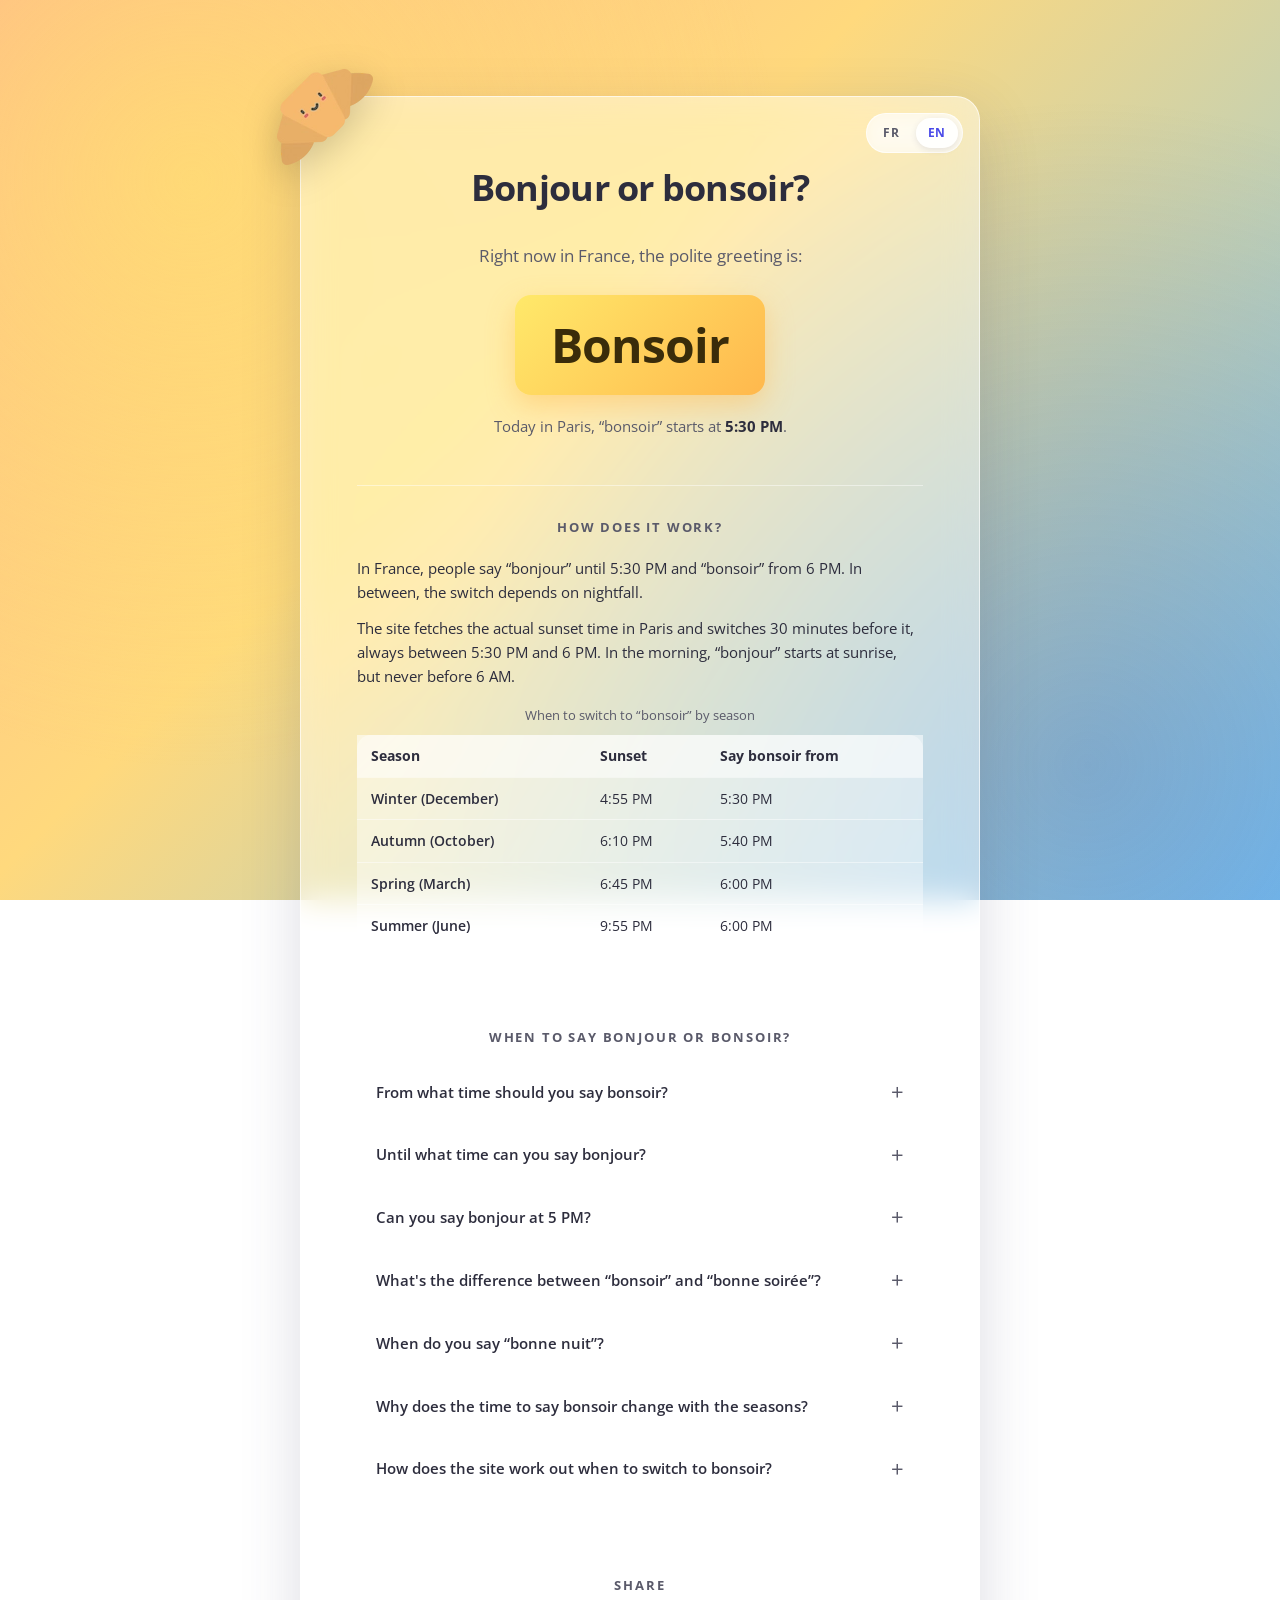
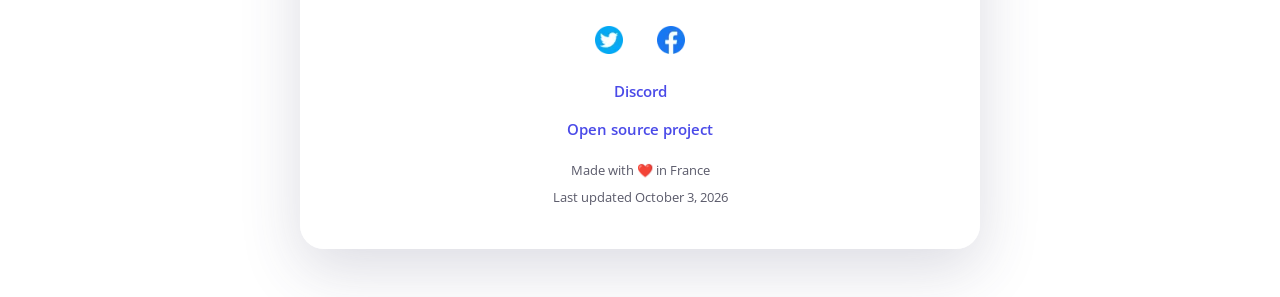
==== en/index.html @ 3666c382 "Refactor code structure for improved readability and maintainability" ====
<!DOCTYPE html>
<html lang="en">

<head>
  <meta charset="utf-8" />
  <title>Should I say bonjour or bonsoir?</title>
  <meta name="author" content="Fazcode" />
  <link rel="apple-touch-icon" href="../apple-touch-icon.png" />
  <link rel="icon" href="../favicon.ico" sizes="any" />
  <link rel="icon" type="image/webp" href="../croissant.webp" />
  <link rel="author" href="../humans.txt" />
  <meta name="viewport" content="width=device-width, initial-scale=1" />
  <meta name="robots" content="index, follow, max-snippet:-1, max-image-preview:large" />
  <link rel="canonical" href="https://bonjouroubonsoir.fr/en/" />
  <link rel="alternate" hreflang="fr" href="https://bonjouroubonsoir.fr/" />
  <link rel="alternate" hreflang="en" href="https://bonjouroubonsoir.fr/en/" />
  <link rel="alternate" hreflang="x-default" href="https://bonjouroubonsoir.fr/" />
  <link rel="preload" as="image" href="../croissant.webp" fetchpriority="high" />
  <meta name="description"
    content="Should I say bonjour or bonsoir right now? Live answer based on the time and the sunset in Paris, following French etiquette." />
  <meta name="keywords"
    content="should I say bonjour or bonsoir, bonjour or bonsoir, when to say bonjour, when to say bonsoir, until what time can you say bonjour, from what time do you say bonsoir, French etiquette, French greetings, fazcode">

  <!-- Facebook -->
  <meta property="og:type" content="website" />
  <meta property="og:site_name" content="Bonjour ou Bonsoir ?" />
  <meta property="og:url" content="https://bonjouroubonsoir.fr/en/" />
  <meta property="og:title" content="Should I say bonjour or bonsoir?" />
  <meta property="og:description"
    content="Should I say bonjour or bonsoir right now? Live answer based on the time and the sunset in Paris, following French etiquette." />
  <meta property="og:image" content="https://bonjouroubonsoir.fr/og-image.png" />
  <meta property="og:image:width" content="1200" />
  <meta property="og:image:height" content="630" />
  <meta property="og:image:type" content="image/png" />
  <meta property="og:image:alt" content="A croissant, logo of the Bonjour ou Bonsoir website" />
  <meta property="og:locale" content="en_US" />
  <meta property="og:locale:alternate" content="fr_FR" />

  <!-- Adding metadata for the PWA  -->
  <meta name="theme-color" content="#ffffff">
  <link rel="manifest" href="../manifest.json">


  <!-- Twitter -->
  <meta name="twitter:card" content="summary_large_image" />
  <meta name="twitter:url" content="https://bonjouroubonsoir.fr/en/" />
  <meta name="twitter:title" content="Should I say bonjour or bonsoir?" />
  <meta name="twitter:description"
    content="Should I say bonjour or bonsoir right now? Live answer based on the time and the sunset in Paris, following French etiquette." />
  <meta name="twitter:image" content="https://bonjouroubonsoir.fr/og-image.png" />
  <meta name="twitter:site" content="@FazCodeFR" />
  <meta name="twitter:creator" content="@FazCodeFR" />

  <link rel="preload" href="../fonts/open-sans-latin-wght-400-700.woff2" as="font" type="font/woff2" crossorigin />
  <link rel="preconnect" href="https://api.sunrise-sunset.org" crossorigin />
  <link rel="stylesheet" href="../index.css" />

  <script type="application/ld+json">
  {
    "@context": "https://schema.org",
    "@graph": [
    {
      "@type": "WebSite",
      "@id": "https://bonjouroubonsoir.fr/#website",
      "name": "Bonjour ou Bonsoir ?",
      "url": "https://bonjouroubonsoir.fr/",
      "description": "Le site qui vous indique s'il faut dire bonjour ou bonsoir à ce moment.",
      "inLanguage": ["fr-FR", "en-US"],
      "publisher": { "@id": "https://bonjouroubonsoir.fr/#fazcode" }
    },
    {
      "@type": "Person",
      "@id": "https://bonjouroubonsoir.fr/#fazcode",
      "name": "Fazcode",
      "url": "https://fazcode.com/",
      "sameAs": [
        "https://github.com/FazCodeFR",
        "https://x.com/FazCodeFR"
      ]
    },
    {
      "@type": "WebPage",
      "@id": "https://bonjouroubonsoir.fr/en/#webpage",
      "url": "https://bonjouroubonsoir.fr/en/",
      "name": "Should I say bonjour or bonsoir?",
      "inLanguage": "en-US",
      "isPartOf": { "@id": "https://bonjouroubonsoir.fr/#website" },
      "author": { "@id": "https://bonjouroubonsoir.fr/#fazcode" },
      "dateModified": "2026-10-03",
      "about": { "@type": "Thing", "name": "French greetings: bonjour and bonsoir" },
      "mainEntity": { "@id": "https://bonjouroubonsoir.fr/#app" }
    },
    {
      "@type": "WebApplication",
      "@id": "https://bonjouroubonsoir.fr/#app",
      "name": "Bonjour ou Bonsoir ?",
      "url": "https://bonjouroubonsoir.fr/",
      "description": "Indique en temps réel s'il faut dire bonjour ou bonsoir, selon l'heure et le coucher du soleil à Paris (bascule entre 17h30 et 18h).",
      "applicationCategory": "ReferenceApplication",
      "operatingSystem": "Any",
      "inLanguage": ["fr-FR", "en-US"],
      "isAccessibleForFree": true,
      "offers": { "@type": "Offer", "price": "0", "priceCurrency": "EUR" },
      "author": { "@id": "https://bonjouroubonsoir.fr/#fazcode" }
    },
    {
    "@type": "FAQPage",
    "@id": "https://bonjouroubonsoir.fr/en/#faq",
    "inLanguage": "en-US",
    "isPartOf": { "@id": "https://bonjouroubonsoir.fr/en/#webpage" },
    "mainEntity": [
      {
        "@type": "Question",
        "name": "From what time should you say bonsoir?",
        "acceptedAnswer": {
          "@type": "Answer",
          "text": "In France, people start saying “bonsoir” between 5:30 PM and 6 PM depending on the season. In winter, when nightfall comes around 5 PM, the switch happens as early as 5:30 PM; in summer it waits until 6 PM because it's still daylight."
        }
      },
      {
        "@type": "Question",
        "name": "Until what time can you say bonjour?",
        "acceptedAnswer": {
          "@type": "Answer",
          "text": "“Bonjour” stays correct until 5:30 PM all year round. After that, and at the latest by 6 PM, “bonsoir” takes over. This switching zone is typical of French etiquette."
        }
      },
      {
        "@type": "Question",
        "name": "Can you say bonjour at 5 PM?",
        "acceptedAnswer": {
          "@type": "Answer",
          "text": "Yes, without a doubt. At 5 PM, “bonjour” is still the norm everywhere in France, whatever the season. The transition to “bonsoir” only begins at 5:30 PM."
        }
      },
      {
        "@type": "Question",
        "name": "What's the difference between “bonsoir” and “bonne soirée”?",
        "acceptedAnswer": {
          "@type": "Answer",
          "text": "“Bonsoir” is used to greet someone you meet in the late afternoon or evening. “Bonne soirée” is a farewell, wishing someone a pleasant evening. You never say “bonne soirée” when arriving."
        }
      },
      {
        "@type": "Question",
        "name": "When do you say “bonne nuit”?",
        "acceptedAnswer": {
          "@type": "Answer",
          "text": "“Bonne nuit” is only used right before someone goes to bed. It's not an evening greeting: to greet someone in the evening, you say “bonsoir”."
        }
      },
      {
        "@type": "Question",
        "name": "Why does the time to say bonsoir change with the seasons?",
        "acceptedAnswer": {
          "@type": "Answer",
          "text": "French custom traditionally ties “bonsoir” to nightfall. The site uses the actual sunset in Paris, within a 5:30-6 PM window, to stay consistent with the rules of politeness."
        }
      },
      {
        "@type": "Question",
        "name": "How does the site work out when to switch to bonsoir?",
        "acceptedAnswer": {
          "@type": "Answer",
          "text": "The site fetches the sunset time in Paris and switches 30 minutes before it, never earlier than 5:30 PM and never later than 6 PM. For example: 5:30 PM in winter, around 5:40 PM in autumn, 6 PM in spring and summer. In the morning, “bonjour” starts at sunrise, but never before 6 AM."
        }
      }
    ]
    }
    ]
  }
  </script>

</head>

<body>

  <main class="aligncenter">
    <div class="lang-switch" role="group" aria-label="Language">
      <a href="../">FR</a>
      <a href="./" aria-current="page">EN</a>
    </div>
    <img src="../croissant.webp" class="corner-image" alt="" width="200" height="200" fetchpriority="high">
    <h1>Bonjour or bonsoir?</h1>

    <h2>Right now in France, the polite greeting is:</h2>
    <time><strong id="bonText">Bonjour</strong></time>
    <p class="switch-time">Today in Paris, &ldquo;bonsoir&rdquo; starts at <strong id="switchTime">5:30&ndash;6 PM</strong>.</p>

    <section class="how" aria-labelledby="how-title">
      <h2 id="how-title">How does it work?</h2>
      <p>In France, people say &ldquo;bonjour&rdquo; until 5:30 PM and &ldquo;bonsoir&rdquo; from 6 PM. In between, the switch depends on nightfall.</p>
      <p>The site fetches the actual sunset time in Paris and switches 30 minutes before it, always between 5:30 PM and 6 PM. In the morning, &ldquo;bonjour&rdquo; starts at sunrise, but never before 6 AM.</p>
      <table>
        <caption>When to switch to &ldquo;bonsoir&rdquo; by season</caption>
        <thead>
          <tr><th scope="col">Season</th><th scope="col">Sunset</th><th scope="col">Say bonsoir from</th></tr>
        </thead>
        <tbody>
          <tr><th scope="row">Winter (December)</th><td>4:55 PM</td><td>5:30 PM</td></tr>
          <tr><th scope="row">Autumn (October)</th><td>6:10 PM</td><td>5:40 PM</td></tr>
          <tr><th scope="row">Spring (March)</th><td>6:45 PM</td><td>6:00 PM</td></tr>
          <tr><th scope="row">Summer (June)</th><td>9:55 PM</td><td>6:00 PM</td></tr>
        </tbody>
      </table>
    </section>

    <section class="faq" aria-labelledby="faq-title">
      <h2 id="faq-title">When to say bonjour or bonsoir?</h2>

      <details>
        <summary>From what time should you say bonsoir?</summary>
        <p class="answer">In France, people start saying &ldquo;bonsoir&rdquo; between 5:30 PM and 6 PM depending on the season. In winter, when nightfall comes around 5 PM, the switch happens as early as 5:30 PM; in summer it waits until 6 PM because it's still daylight.</p>
      </details>

      <details>
        <summary>Until what time can you say bonjour?</summary>
        <p class="answer">&ldquo;Bonjour&rdquo; stays correct until 5:30 PM all year round. After that, and at the latest by 6 PM, &ldquo;bonsoir&rdquo; takes over. This switching zone is typical of French etiquette.</p>
      </details>

      <details>
        <summary>Can you say bonjour at 5 PM?</summary>
        <p class="answer">Yes, without a doubt. At 5 PM, &ldquo;bonjour&rdquo; is still the norm everywhere in France, whatever the season. The transition to &ldquo;bonsoir&rdquo; only begins at 5:30 PM.</p>
      </details>

      <details>
        <summary>What's the difference between &ldquo;bonsoir&rdquo; and &ldquo;bonne soir&eacute;e&rdquo;?</summary>
        <p class="answer">&ldquo;Bonsoir&rdquo; is used to greet someone you meet in the late afternoon or evening. &ldquo;Bonne soir&eacute;e&rdquo; is a farewell, wishing someone a pleasant evening. You never say &ldquo;bonne soir&eacute;e&rdquo; when arriving.</p>
      </details>

      <details>
        <summary>When do you say &ldquo;bonne nuit&rdquo;?</summary>
        <p class="answer">&ldquo;Bonne nuit&rdquo; is only used right before someone goes to bed. It's not an evening greeting: to greet someone in the evening, you say &ldquo;bonsoir&rdquo;.</p>
      </details>

      <details>
        <summary>Why does the time to say bonsoir change with the seasons?</summary>
        <p class="answer">French custom traditionally ties &ldquo;bonsoir&rdquo; to nightfall. The site uses the actual sunset in Paris, within a 5:30-6 PM window, to stay consistent with the rules of politeness.</p>
      </details>

      <details>
        <summary>How does the site work out when to switch to bonsoir?</summary>
        <p class="answer">The site fetches the sunset time in Paris and switches 30 minutes before it, never earlier than 5:30 PM and never later than 6 PM. For example: 5:30 PM in winter, around 5:40 PM in autumn, 6 PM in spring and summer. In the morning, &ldquo;bonjour&rdquo; starts at sunrise, but never before 6 AM.</p>
      </details>
    </section>

    <section class="share">
      <h2>Share</h2>

      <div class="share-icons">
        <a title="Tweet this"
          href="https://twitter.com/intent/tweet?text=Should+I+say+bonjour+or+bonsoir%3f%20https://bonjouroubonsoir.fr/en/+by+@aime_dev">
          <img src="../assets/twitter.webp" alt="Twitter logo" width="35" height="35">
        </a>
        <a title="Share on Facebook" href="https://www.facebook.com/sharer/sharer.php?u=https://bonjouroubonsoir.fr/en/"
          lang="en" xml:lang="en">
          <img src="../assets/facebook.webp" alt="Facebook logo" width="35" height="35">
        </a>
      </div>

      <a href="https://fazcode.com/discord">Discord</a>
      <a title="Github" href="https://github.com/FazCodeFR/BonjourOuBonsoir">Open source project</a>

      <span class="made">Made with &#10084;&#65039; in France</span>
      <span class="updated">Last updated <time datetime="2026-10-03">October 3, 2026</time></span>
    </section>
  </main>
  <script src="../index.js"></script>

</body>

</html>
---- index.css ----
@font-face {
    font-family: 'Open Sans';
    font-style: normal;
    font-weight: 400 700;
    font-display: swap;
    src: url('fonts/open-sans-latin-wght-400-700.woff2') format('woff2');
}

:root {
    --color-text: #2d2d3d;
    --color-text-soft: #5a5a6a;
    --color-card: rgba(255, 255, 255, 0.5);
    --color-card-border: rgba(255, 255, 255, 0.65);
    --color-divider: rgba(255, 255, 255, 0.45);
    --color-link: #4a4ae8;
    --color-link-hover: #2d2dc6;
    --color-bon-1: #ffe96a;
    --color-bon-2: #ffb84d;
    --shadow-card: 0 20px 60px rgba(60, 60, 100, 0.18);
    --shadow-bon: 0 10px 28px rgba(255, 184, 77, 0.45);
    --radius-card: 24px;
    --radius-bon: 16px;
}

* {
    box-sizing: border-box;
}

html, body {
    margin: 0;
    padding: 0;
}

body {
    font-family: 'Open Sans', sans-serif;
    min-height: 100vh;
    background: linear-gradient(135deg, #ffb88c 0%, #ffd97d 40%, #7bc6f5 100%);
    background-attachment: fixed;
    display: flex;
    justify-content: center;
    align-items: flex-start;
    color: var(--color-text);
    padding: 96px 20px 48px;
    line-height: 1.5;
    -webkit-font-smoothing: antialiased;
    -moz-osx-font-smoothing: grayscale;
}

body::before {
    content: '';
    position: fixed;
    inset: 0;
    background:
        radial-gradient(circle at 15% 20%, rgba(255, 233, 106, 0.55) 0%, transparent 45%),
        radial-gradient(circle at 85% 85%, rgba(75, 108, 183, 0.35) 0%, transparent 50%);
    pointer-events: none;
    z-index: 0;
}

.aligncenter {
    position: relative;
    text-align: center;
    border-radius: var(--radius-card);
    background-color: var(--color-card);
    padding: 64px 56px 40px;
    border: 1px solid var(--color-card-border);
    backdrop-filter: blur(16px) saturate(140%);
    -webkit-backdrop-filter: blur(16px) saturate(140%);
    box-shadow: var(--shadow-card);
    max-width: 680px;
    width: 100%;
    z-index: 1;
    animation: fadeIn 0.7s cubic-bezier(0.22, 1, 0.36, 1);
}

@keyframes fadeIn {
    from { opacity: 1; transform: translateY(8px); }
    to   { opacity: 1; transform: translateY(0); }
}

.lang-switch {
    position: absolute;
    top: 16px;
    right: 16px;
    display: inline-flex;
    gap: 4px;
    padding: 4px;
    border-radius: 999px;
    background: rgba(255, 255, 255, 0.55);
    border: 1px solid rgba(255, 255, 255, 0.7);
    backdrop-filter: blur(8px);
    -webkit-backdrop-filter: blur(8px);
    z-index: 2;
}

.lang-switch a {
    display: inline-flex;
    align-items: center;
    justify-content: center;
    min-width: 28px;
    min-height: 28px;
    font-size: 0.75rem;
    font-weight: 700;
    letter-spacing: 0.06em;
    color: var(--color-text-soft);
    padding: 6px 12px;
    border-radius: 999px;
    transition: background 0.2s ease, color 0.2s ease;
}

.lang-switch a:hover {
    color: var(--color-text);
    text-decoration: none;
}

.lang-switch a[aria-current="page"] {
    background: rgba(255, 255, 255, 0.9);
    color: var(--color-link);
    box-shadow: 0 2px 6px rgba(60, 60, 100, 0.12);
}

.corner-image {
    position: absolute;
    left: -24px;
    top: -28px;
    width: 96px;
    height: 96px;
    margin: 0;
    filter: drop-shadow(0 10px 18px rgba(0, 0, 0, 0.18));
    animation: float 4s ease-in-out infinite;
}

@keyframes float {
    0%, 100% { transform: translateY(0) rotate(-8deg); }
    50% { transform: translateY(-6px) rotate(-3deg); }
}

h1 {
    text-align: center;
    font-size: 2.25rem;
    font-weight: 700;
    letter-spacing: -0.02em;
    margin: 0 0 8px;
}

h2 {
    font-size: 1.0625rem;
    font-weight: 400;
    color: var(--color-text-soft);
    margin: 28px 0 18px;
}

#bonText {
    display: inline-block;
    background: linear-gradient(135deg, var(--color-bon-1) 0%, var(--color-bon-2) 100%);
    padding: 14px 36px;
    border-radius: var(--radius-bon);
    box-shadow: var(--shadow-bon);
    font-size: 3rem;
    font-weight: 700;
    letter-spacing: -0.02em;
    margin-top: 8px;
    color: #3a2c0a;
}

.switch-time {
    margin: 20px 0 0;
    font-size: 0.9375rem;
    color: var(--color-text-soft);
}

.switch-time strong {
    color: var(--color-text);
}

.how {
    margin-top: 48px;
    padding-top: 32px;
    border-top: 1px solid var(--color-divider);
    text-align: left;
}

.how h2 {
    margin: 0 0 18px;
    font-size: 0.8125rem;
    font-weight: 700;
    text-transform: uppercase;
    letter-spacing: 0.14em;
    color: var(--color-text-soft);
    text-align: center;
}

.how p {
    margin: 0 0 12px;
    font-size: 0.9375rem;
    line-height: 1.6;
}

.how table {
    width: 100%;
    margin-top: 18px;
    border-collapse: collapse;
    font-size: 0.9rem;
    background: rgba(255, 255, 255, 0.4);
    border-radius: 14px;
    overflow: hidden;
}

.how caption {
    caption-side: top;
    padding-bottom: 10px;
    font-size: 0.8125rem;
    color: var(--color-text-soft);
}

.how th,
.how td {
    padding: 10px 14px;
    text-align: left;
    border-bottom: 1px solid var(--color-divider);
}

.how thead th {
    font-weight: 700;
    background: rgba(255, 255, 255, 0.55);
}

.how tbody th {
    font-weight: 600;
}

.how td {
    white-space: nowrap;
}

.how tbody tr:last-child th,
.how tbody tr:last-child td {
    border-bottom: 0;
}

.faq {
    margin-top: 48px;
    padding-top: 32px;
    border-top: 1px solid var(--color-divider);
    text-align: left;
}

.faq h2 {
    margin: 0 0 18px;
    font-size: 0.8125rem;
    font-weight: 700;
    text-transform: uppercase;
    letter-spacing: 0.14em;
    color: var(--color-text-soft);
    text-align: center;
}

.faq details {
    background: rgba(255, 255, 255, 0.4);
    border: 1px solid rgba(255, 255, 255, 0.55);
    border-radius: 14px;
    margin-bottom: 10px;
    overflow: hidden;
    transition: background 0.2s ease, box-shadow 0.2s ease;
}

.faq details:hover {
    background: rgba(255, 255, 255, 0.55);
}

.faq details[open] {
    background: rgba(255, 255, 255, 0.7);
    box-shadow: 0 6px 18px rgba(60, 60, 100, 0.08);
}

.faq summary {
    list-style: none;
    cursor: pointer;
    padding: 14px 18px;
    font-size: 0.95rem;
    font-weight: 600;
    color: var(--color-text);
    display: flex;
    justify-content: space-between;
    align-items: center;
    gap: 12px;
}

.faq summary::-webkit-details-marker {
    display: none;
}

.faq summary::after {
    content: '+';
    font-size: 1.4rem;
    line-height: 1;
    font-weight: 400;
    color: var(--color-text-soft);
    transition: transform 0.25s cubic-bezier(0.22, 1, 0.36, 1);
    flex-shrink: 0;
}

.faq details[open] summary::after {
    transform: rotate(45deg);
    color: var(--color-link);
}

.faq .answer {
    padding: 0 18px 16px;
    color: var(--color-text-soft);
    font-size: 0.9rem;
    line-height: 1.6;
    margin: 0;
}

.share {
    margin-top: 48px;
    padding-top: 32px;
    border-top: 1px solid var(--color-divider);
    display: flex;
    flex-direction: column;
    gap: 16px;
    align-items: center;
}

.share h2 {
    margin: 0;
    font-size: 0.8125rem;
    font-weight: 700;
    text-transform: uppercase;
    letter-spacing: 0.14em;
    color: var(--color-text-soft);
}

.share-icons {
    display: flex;
    gap: 14px;
    margin-top: 4px;
}

.share-icons a {
    display: inline-flex;
    align-items: center;
    justify-content: center;
    width: 48px;
    height: 48px;
    border-radius: 12px;
    background: rgba(255, 255, 255, 0.55);
    border: 1px solid rgba(255, 255, 255, 0.7);
    transition: transform 0.2s ease, box-shadow 0.2s ease, background 0.2s ease;
}

.share-icons a:hover {
    transform: translateY(-3px);
    background: rgba(255, 255, 255, 0.8);
    box-shadow: 0 8px 18px rgba(60, 60, 100, 0.18);
}

.share-icons img {
    width: 28px;
    height: 28px;
    display: block;
}

a {
    color: var(--color-link);
    font-size: 0.9375rem;
    font-weight: 600;
    margin: 0;
    text-decoration: none;
    transition: color 0.2s ease;
}

a:hover {
    color: var(--color-link-hover);
    text-decoration: underline;
}

.share .made,
.share .updated {
    font-size: 0.8125rem;
    color: var(--color-text-soft);
    margin-top: 4px;
}

.share .updated {
    margin-top: -8px;
}

@media only screen and (max-width: 600px) {
    body {
        padding: 32px 16px;
    }
    .aligncenter {
        padding: 56px 24px 32px;
    }
    h1 {
        font-size: 1.625rem;
    }
    h2 {
        font-size: 0.9375rem;
    }
    #bonText {
        font-size: 2.25rem;
        padding: 12px 24px;
    }
    .corner-image {
        width: 72px;
        height: 72px;
        left: -16px;
        top: -20px;
    }
    .lang-switch {
        top: 12px;
        right: 12px;
    }
    .lang-switch a {
        font-size: 0.7rem;
        padding: 5px 10px;
    }
    .share {
        margin-top: 40px;
    }
    .faq,
    .how {
        margin-top: 40px;
        padding-top: 24px;
    }
    .how table {
        font-size: 0.8125rem;
    }
    .how th,
    .how td {
        padding: 8px 10px;
    }
    .faq summary {
        padding: 12px 14px;
        font-size: 0.9rem;
    }
    .faq .answer {
        padding: 0 14px 14px;
        font-size: 0.875rem;
    }
}
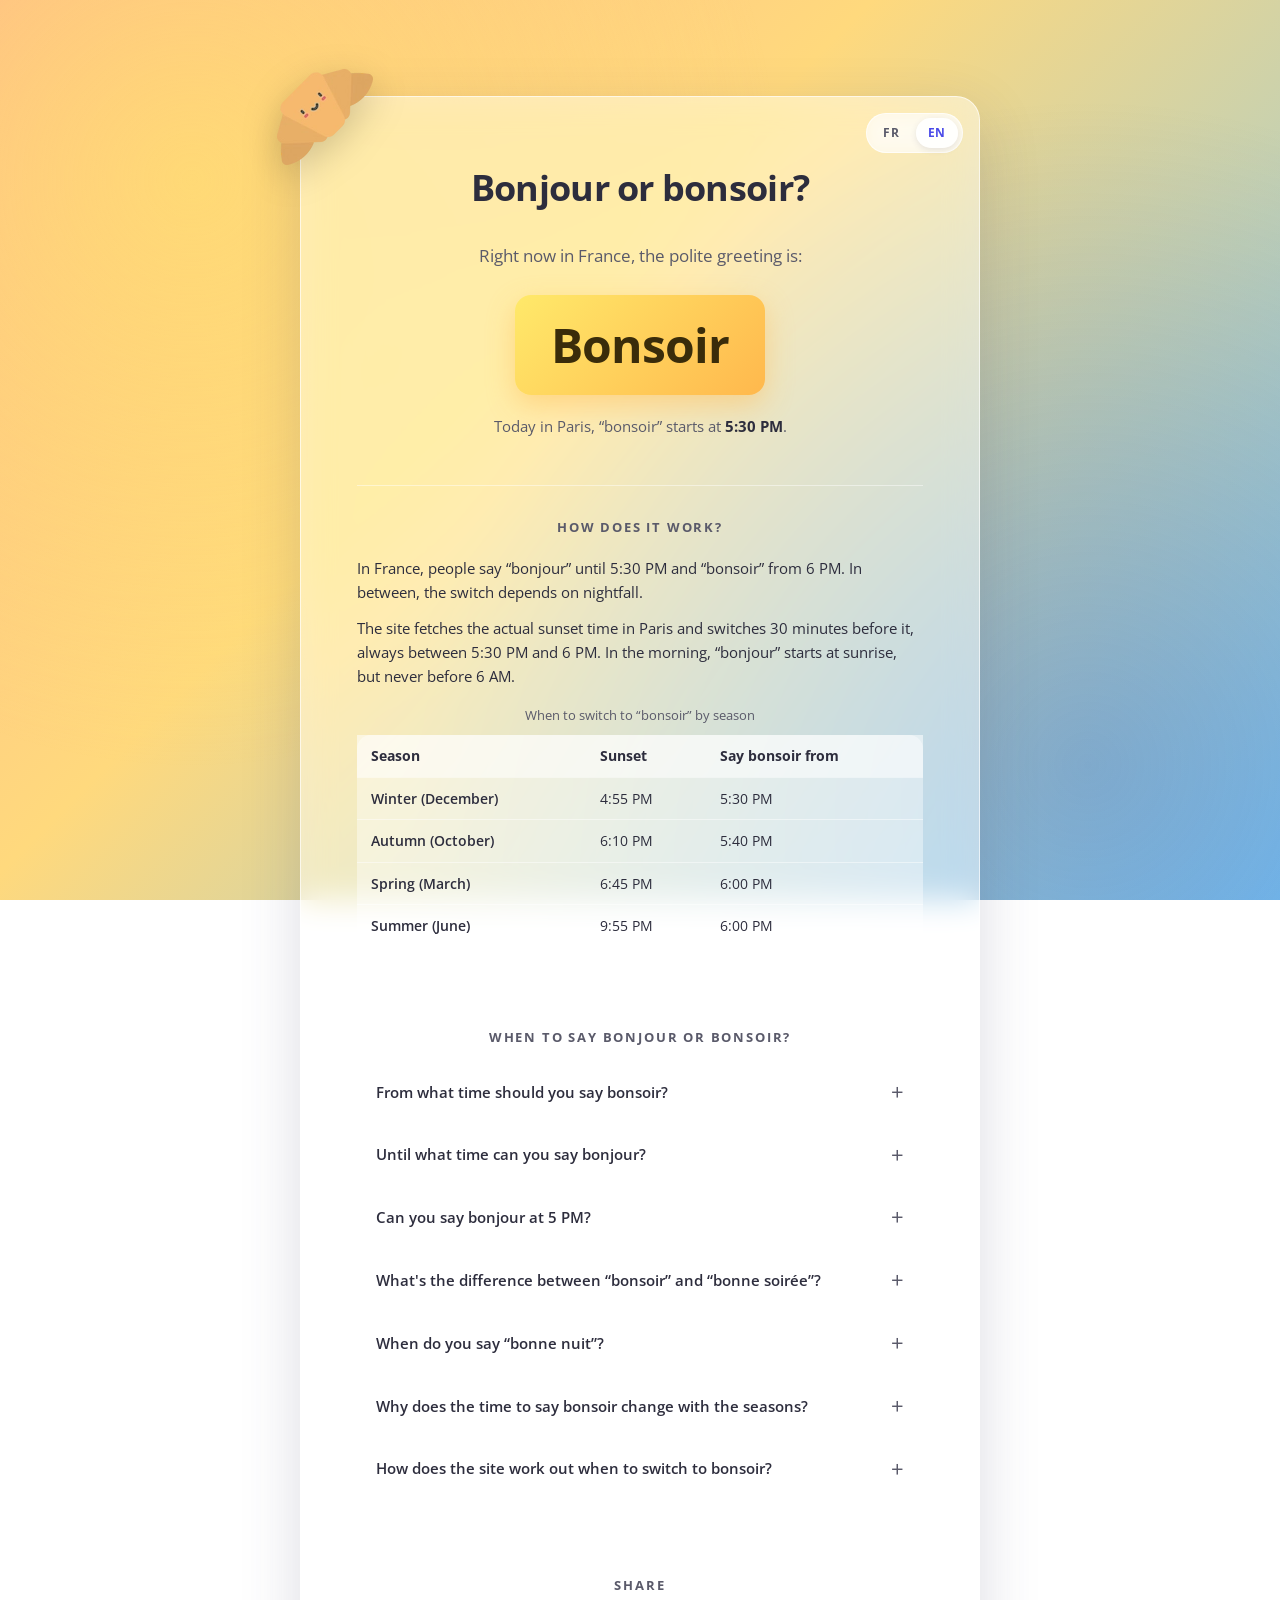
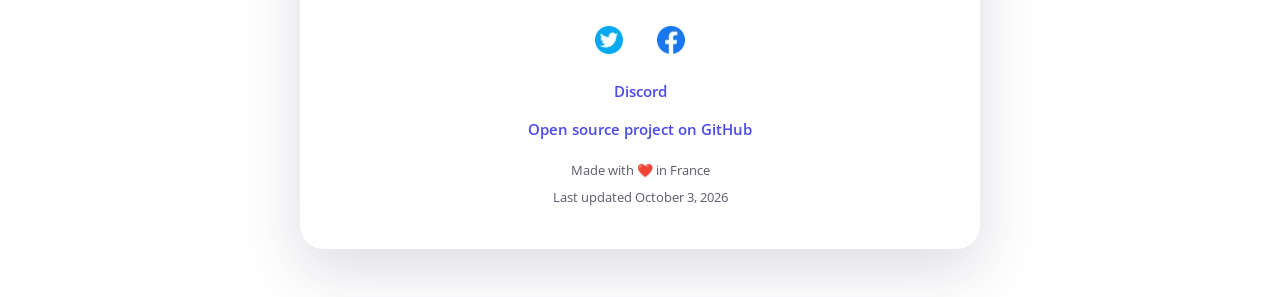
==== commit fe286305: "fix(headers): update cache duration for manifest and main script to one week fix(index.html): enhanc" ====
--- a/en/index.html
+++ b/en/index.html
@@ -15,7 +15,6 @@
   <link rel="alternate" hreflang="fr" href="https://bonjouroubonsoir.fr/" />
   <link rel="alternate" hreflang="en" href="https://bonjouroubonsoir.fr/en/" />
   <link rel="alternate" hreflang="x-default" href="https://bonjouroubonsoir.fr/" />
-  <link rel="preload" as="image" href="../croissant.webp" fetchpriority="high" />
   <meta name="description"
     content="Should I say bonjour or bonsoir right now? Live answer based on the time and the sunset in Paris, following French etiquette." />
   <meta name="keywords"
@@ -53,7 +52,452 @@
 
   <link rel="preload" href="../fonts/open-sans-latin-wght-400-700.woff2" as="font" type="font/woff2" crossorigin />
   <link rel="preconnect" href="https://api.sunrise-sunset.org" crossorigin />
-  <link rel="stylesheet" href="../index.css" />
+  <style>
+    @font-face {
+        font-family: 'Open Sans';
+        font-style: normal;
+        font-weight: 400 700;
+        font-display: swap;
+        src: url('/fonts/open-sans-latin-wght-400-700.woff2') format('woff2');
+    }
+
+    :root {
+        --color-text: #2d2d3d;
+        --color-text-soft: #5a5a6a;
+        --color-card: rgba(255, 255, 255, 0.5);
+        --color-card-border: rgba(255, 255, 255, 0.65);
+        --color-divider: rgba(255, 255, 255, 0.45);
+        --color-link: #4a4ae8;
+        --color-link-hover: #2d2dc6;
+        --color-bon-1: #ffe96a;
+        --color-bon-2: #ffb84d;
+        --shadow-card: 0 20px 60px rgba(60, 60, 100, 0.18);
+        --shadow-bon: 0 10px 28px rgba(255, 184, 77, 0.45);
+        --radius-card: 24px;
+        --radius-bon: 16px;
+    }
+
+    * {
+        box-sizing: border-box;
+    }
+
+    html, body {
+        margin: 0;
+        padding: 0;
+    }
+
+    body {
+        font-family: 'Open Sans', sans-serif;
+        min-height: 100vh;
+        background: linear-gradient(135deg, #ffb88c 0%, #ffd97d 40%, #7bc6f5 100%);
+        background-attachment: fixed;
+        display: flex;
+        justify-content: center;
+        align-items: flex-start;
+        color: var(--color-text);
+        padding: 96px 20px 48px;
+        line-height: 1.5;
+        -webkit-font-smoothing: antialiased;
+        -moz-osx-font-smoothing: grayscale;
+    }
+
+    body::before {
+        content: '';
+        position: fixed;
+        inset: 0;
+        background:
+            radial-gradient(circle at 15% 20%, rgba(255, 233, 106, 0.55) 0%, transparent 45%),
+            radial-gradient(circle at 85% 85%, rgba(75, 108, 183, 0.35) 0%, transparent 50%);
+        pointer-events: none;
+        z-index: 0;
+    }
+
+    .aligncenter {
+        position: relative;
+        text-align: center;
+        border-radius: var(--radius-card);
+        background-color: var(--color-card);
+        padding: 64px 56px 40px;
+        border: 1px solid var(--color-card-border);
+        backdrop-filter: blur(16px) saturate(140%);
+        -webkit-backdrop-filter: blur(16px) saturate(140%);
+        box-shadow: var(--shadow-card);
+        max-width: 680px;
+        width: 100%;
+        z-index: 1;
+        animation: fadeIn 0.7s cubic-bezier(0.22, 1, 0.36, 1);
+    }
+
+    @keyframes fadeIn {
+        from { opacity: 1; transform: translateY(8px); }
+        to   { opacity: 1; transform: translateY(0); }
+    }
+
+    .lang-switch {
+        position: absolute;
+        top: 16px;
+        right: 16px;
+        display: inline-flex;
+        gap: 4px;
+        padding: 4px;
+        border-radius: 999px;
+        background: rgba(255, 255, 255, 0.55);
+        border: 1px solid rgba(255, 255, 255, 0.7);
+        backdrop-filter: blur(8px);
+        -webkit-backdrop-filter: blur(8px);
+        z-index: 2;
+    }
+
+    .lang-switch a {
+        display: inline-flex;
+        align-items: center;
+        justify-content: center;
+        min-width: 28px;
+        min-height: 28px;
+        font-size: 0.75rem;
+        font-weight: 700;
+        letter-spacing: 0.06em;
+        color: var(--color-text-soft);
+        padding: 6px 12px;
+        border-radius: 999px;
+        transition: background 0.2s ease, color 0.2s ease;
+    }
+
+    .lang-switch a:hover {
+        color: var(--color-text);
+        text-decoration: none;
+    }
+
+    .lang-switch a[aria-current="page"] {
+        background: rgba(255, 255, 255, 0.9);
+        color: var(--color-link);
+        box-shadow: 0 2px 6px rgba(60, 60, 100, 0.12);
+    }
+
+    .corner-image {
+        position: absolute;
+        left: -24px;
+        top: -28px;
+        width: 96px;
+        height: 96px;
+        margin: 0;
+        filter: drop-shadow(0 10px 18px rgba(0, 0, 0, 0.18));
+        animation: float 4s ease-in-out infinite;
+    }
+
+    @keyframes float {
+        0%, 100% { transform: translateY(0) rotate(-8deg); }
+        50% { transform: translateY(-6px) rotate(-3deg); }
+    }
+
+    h1 {
+        text-align: center;
+        font-size: 2.25rem;
+        font-weight: 700;
+        letter-spacing: -0.02em;
+        margin: 0 0 8px;
+    }
+
+    h2 {
+        font-size: 1.0625rem;
+        font-weight: 400;
+        color: var(--color-text-soft);
+        margin: 28px 0 18px;
+    }
+
+    #bonText {
+        display: inline-block;
+        background: linear-gradient(135deg, var(--color-bon-1) 0%, var(--color-bon-2) 100%);
+        padding: 14px 36px;
+        border-radius: var(--radius-bon);
+        box-shadow: var(--shadow-bon);
+        font-size: 3rem;
+        font-weight: 700;
+        letter-spacing: -0.02em;
+        margin-top: 8px;
+        color: #3a2c0a;
+    }
+
+    .switch-time {
+        margin: 20px 0 0;
+        font-size: 0.9375rem;
+        color: var(--color-text-soft);
+    }
+
+    .switch-time strong {
+        color: var(--color-text);
+    }
+
+    .how {
+        margin-top: 48px;
+        padding-top: 32px;
+        border-top: 1px solid var(--color-divider);
+        text-align: left;
+    }
+
+    .how h2 {
+        margin: 0 0 18px;
+        font-size: 0.8125rem;
+        font-weight: 700;
+        text-transform: uppercase;
+        letter-spacing: 0.14em;
+        color: var(--color-text-soft);
+        text-align: center;
+    }
+
+    .how p {
+        margin: 0 0 12px;
+        font-size: 0.9375rem;
+        line-height: 1.6;
+    }
+
+    .how table {
+        width: 100%;
+        margin-top: 18px;
+        border-collapse: collapse;
+        font-size: 0.9rem;
+        background: rgba(255, 255, 255, 0.4);
+        border-radius: 14px;
+        overflow: hidden;
+    }
+
+    .how caption {
+        caption-side: top;
+        padding-bottom: 10px;
+        font-size: 0.8125rem;
+        color: var(--color-text-soft);
+    }
+
+    .how th,
+    .how td {
+        padding: 10px 14px;
+        text-align: left;
+        border-bottom: 1px solid var(--color-divider);
+    }
+
+    .how thead th {
+        font-weight: 700;
+        background: rgba(255, 255, 255, 0.55);
+    }
+
+    .how tbody th {
+        font-weight: 600;
+    }
+
+    .how td {
+        white-space: nowrap;
+    }
+
+    .how tbody tr:last-child th,
+    .how tbody tr:last-child td {
+        border-bottom: 0;
+    }
+
+    .faq {
+        margin-top: 48px;
+        padding-top: 32px;
+        border-top: 1px solid var(--color-divider);
+        text-align: left;
+    }
+
+    .faq h2 {
+        margin: 0 0 18px;
+        font-size: 0.8125rem;
+        font-weight: 700;
+        text-transform: uppercase;
+        letter-spacing: 0.14em;
+        color: var(--color-text-soft);
+        text-align: center;
+    }
+
+    .faq details {
+        background: rgba(255, 255, 255, 0.4);
+        border: 1px solid rgba(255, 255, 255, 0.55);
+        border-radius: 14px;
+        margin-bottom: 10px;
+        overflow: hidden;
+        transition: background 0.2s ease, box-shadow 0.2s ease;
+    }
+
+    .faq details:hover {
+        background: rgba(255, 255, 255, 0.55);
+    }
+
+    .faq details[open] {
+        background: rgba(255, 255, 255, 0.7);
+        box-shadow: 0 6px 18px rgba(60, 60, 100, 0.08);
+    }
+
+    .faq summary {
+        list-style: none;
+        cursor: pointer;
+        padding: 14px 18px;
+        font-size: 0.95rem;
+        font-weight: 600;
+        color: var(--color-text);
+        display: flex;
+        justify-content: space-between;
+        align-items: center;
+        gap: 12px;
+    }
+
+    .faq summary::-webkit-details-marker {
+        display: none;
+    }
+
+    .faq summary::after {
+        content: '+';
+        font-size: 1.4rem;
+        line-height: 1;
+        font-weight: 400;
+        color: var(--color-text-soft);
+        transition: transform 0.25s cubic-bezier(0.22, 1, 0.36, 1);
+        flex-shrink: 0;
+    }
+
+    .faq details[open] summary::after {
+        transform: rotate(45deg);
+        color: var(--color-link);
+    }
+
+    .faq .answer {
+        padding: 0 18px 16px;
+        color: var(--color-text-soft);
+        font-size: 0.9rem;
+        line-height: 1.6;
+        margin: 0;
+    }
+
+    .share {
+        margin-top: 48px;
+        padding-top: 32px;
+        border-top: 1px solid var(--color-divider);
+        display: flex;
+        flex-direction: column;
+        gap: 16px;
+        align-items: center;
+    }
+
+    .share h2 {
+        margin: 0;
+        font-size: 0.8125rem;
+        font-weight: 700;
+        text-transform: uppercase;
+        letter-spacing: 0.14em;
+        color: var(--color-text-soft);
+    }
+
+    .share-icons {
+        display: flex;
+        gap: 14px;
+        margin-top: 4px;
+    }
+
+    .share-icons a {
+        display: inline-flex;
+        align-items: center;
+        justify-content: center;
+        width: 48px;
+        height: 48px;
+        border-radius: 12px;
+        background: rgba(255, 255, 255, 0.55);
+        border: 1px solid rgba(255, 255, 255, 0.7);
+        transition: transform 0.2s ease, box-shadow 0.2s ease, background 0.2s ease;
+    }
+
+    .share-icons a:hover {
+        transform: translateY(-3px);
+        background: rgba(255, 255, 255, 0.8);
+        box-shadow: 0 8px 18px rgba(60, 60, 100, 0.18);
+    }
+
+    .share-icons img {
+        width: 28px;
+        height: 28px;
+        display: block;
+    }
+
+    a {
+        color: var(--color-link);
+        font-size: 0.9375rem;
+        font-weight: 600;
+        margin: 0;
+        text-decoration: none;
+        transition: color 0.2s ease;
+    }
+
+    a:hover {
+        color: var(--color-link-hover);
+        text-decoration: underline;
+    }
+
+    .share .made,
+    .share .updated {
+        font-size: 0.8125rem;
+        color: var(--color-text-soft);
+        margin-top: 4px;
+    }
+
+    .share .updated {
+        margin-top: -8px;
+    }
+
+    @media only screen and (max-width: 600px) {
+        body {
+            padding: 32px 16px;
+        }
+        .aligncenter {
+            padding: 56px 24px 32px;
+        }
+        h1 {
+            font-size: 1.625rem;
+        }
+        h2 {
+            font-size: 0.9375rem;
+        }
+        #bonText {
+            font-size: 2.25rem;
+            padding: 12px 24px;
+        }
+        .corner-image {
+            width: 72px;
+            height: 72px;
+            left: -16px;
+            top: -20px;
+        }
+        .lang-switch {
+            top: 12px;
+            right: 12px;
+        }
+        .lang-switch a {
+            font-size: 0.7rem;
+            padding: 5px 10px;
+        }
+        .share {
+            margin-top: 40px;
+        }
+        .faq,
+        .how {
+            margin-top: 40px;
+            padding-top: 24px;
+        }
+        .how table {
+            font-size: 0.8125rem;
+        }
+        .how th,
+        .how td {
+            padding: 8px 10px;
+        }
+        .faq summary {
+            padding: 12px 14px;
+            font-size: 0.9rem;
+        }
+        .faq .answer {
+            padding: 0 14px 14px;
+            font-size: 0.875rem;
+        }
+    }
+  </style>
 
   <script type="application/ld+json">
   {
@@ -177,14 +621,14 @@
 
   <main class="aligncenter">
     <div class="lang-switch" role="group" aria-label="Language">
-      <a href="../">FR</a>
-      <a href="./" aria-current="page">EN</a>
+      <a href="../" lang="fr" hreflang="fr" aria-label="FR – Français">FR</a>
+      <a href="./" lang="en" hreflang="en" aria-current="page" aria-label="EN – English">EN</a>
     </div>
-    <img src="../croissant.webp" class="corner-image" alt="" width="200" height="200" fetchpriority="high">
+    <img src="../croissant.webp" class="corner-image" alt="" width="96" height="96" fetchpriority="high">
     <h1>Bonjour or bonsoir?</h1>
 
     <h2>Right now in France, the polite greeting is:</h2>
-    <time><strong id="bonText">Bonjour</strong></time>
+    <div aria-live="polite"><strong id="bonText">Bonjour</strong></div>
     <p class="switch-time">Today in Paris, &ldquo;bonsoir&rdquo; starts at <strong id="switchTime">5:30&ndash;6 PM</strong>.</p>
 
     <section class="how" aria-labelledby="how-title">
@@ -248,18 +692,16 @@
       <h2>Share</h2>
 
       <div class="share-icons">
-        <a title="Tweet this"
-          href="https://twitter.com/intent/tweet?text=Should+I+say+bonjour+or+bonsoir%3f%20https://bonjouroubonsoir.fr/en/+by+@aime_dev">
-          <img src="../assets/twitter.webp" alt="Twitter logo" width="35" height="35">
+        <a href="https://twitter.com/intent/tweet?text=Should+I+say+bonjour+or+bonsoir%3f%20https://bonjouroubonsoir.fr/en/+by+@aime_dev">
+          <img src="../assets/twitter.webp" alt="Share on Twitter" width="35" height="35">
         </a>
-        <a title="Share on Facebook" href="https://www.facebook.com/sharer/sharer.php?u=https://bonjouroubonsoir.fr/en/"
-          lang="en" xml:lang="en">
-          <img src="../assets/facebook.webp" alt="Facebook logo" width="35" height="35">
+        <a href="https://www.facebook.com/sharer/sharer.php?u=https://bonjouroubonsoir.fr/en/">
+          <img src="../assets/facebook.webp" alt="Share on Facebook" width="35" height="35">
         </a>
       </div>
 
       <a href="https://fazcode.com/discord">Discord</a>
-      <a title="Github" href="https://github.com/FazCodeFR/BonjourOuBonsoir">Open source project</a>
+      <a href="https://github.com/FazCodeFR/BonjourOuBonsoir">Open source project on GitHub</a>
 
       <span class="made">Made with &#10084;&#65039; in France</span>
       <span class="updated">Last updated <time datetime="2026-10-03">October 3, 2026</time></span>
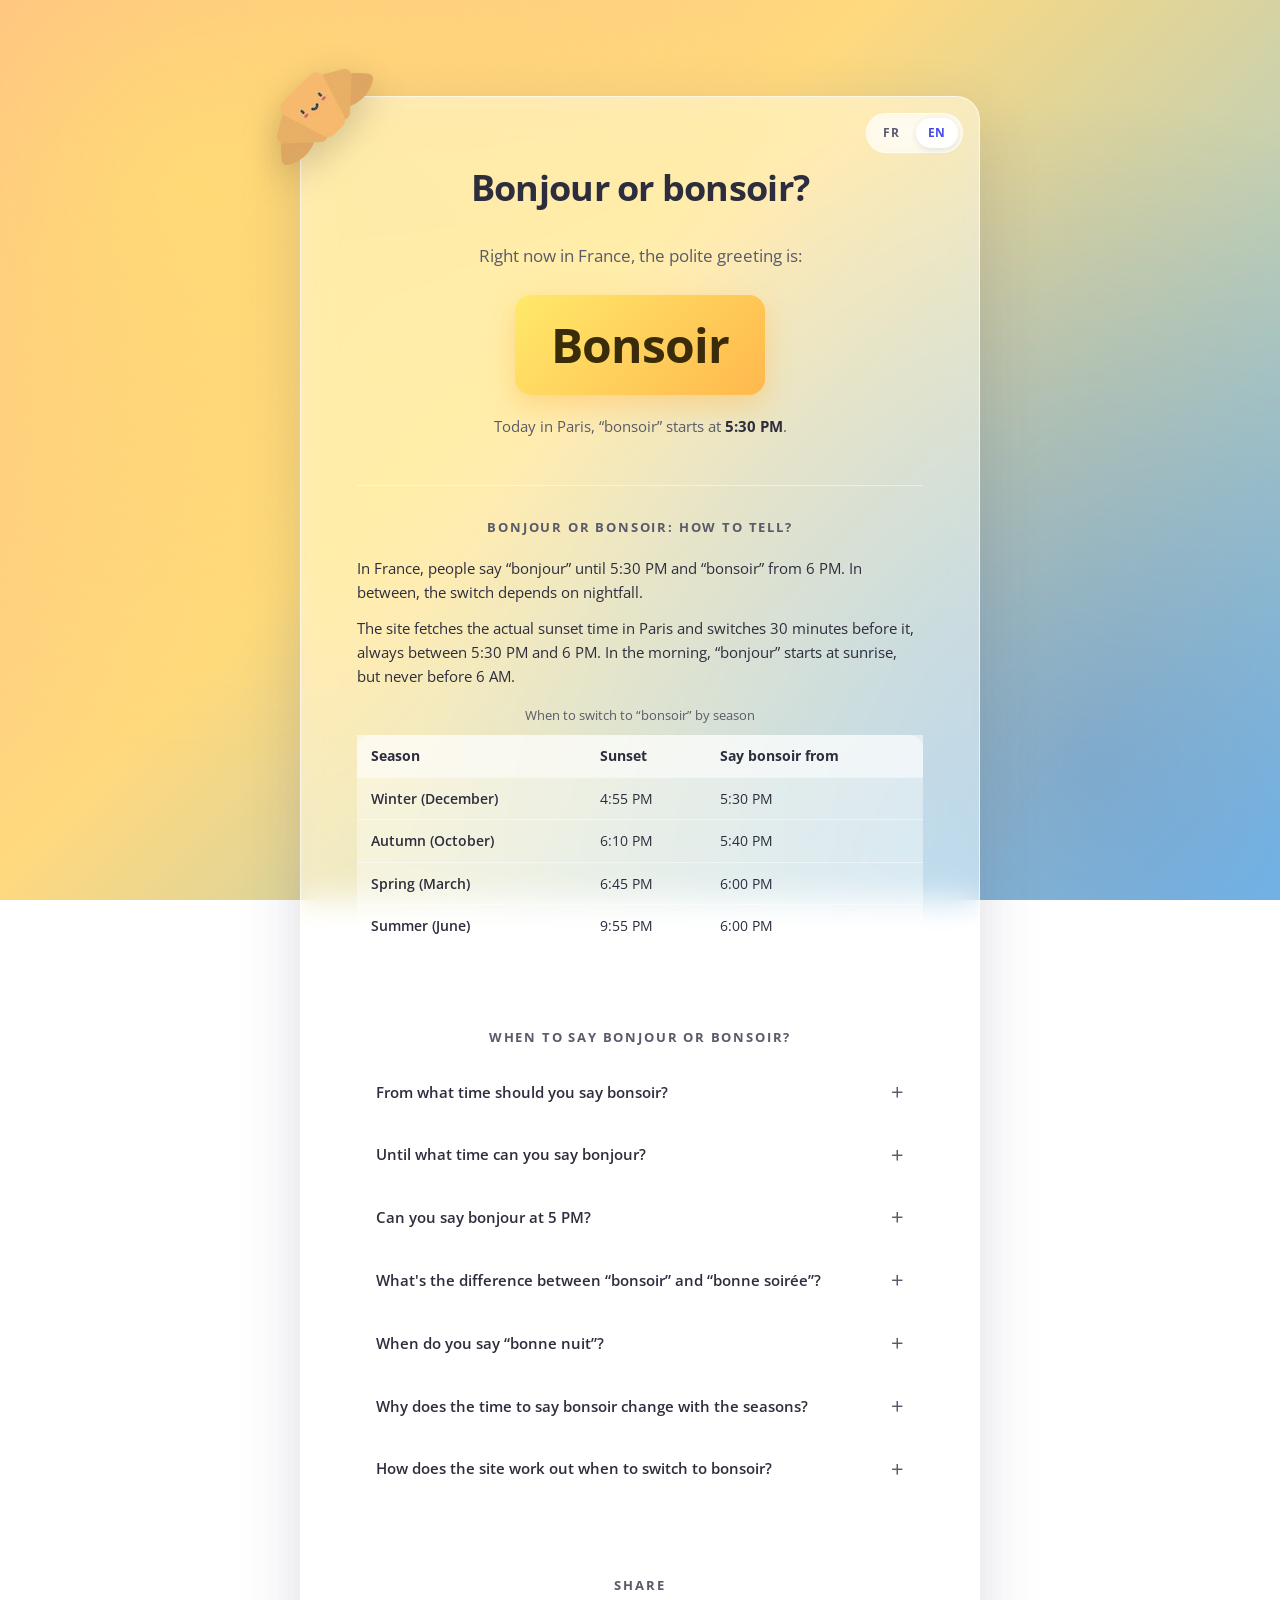
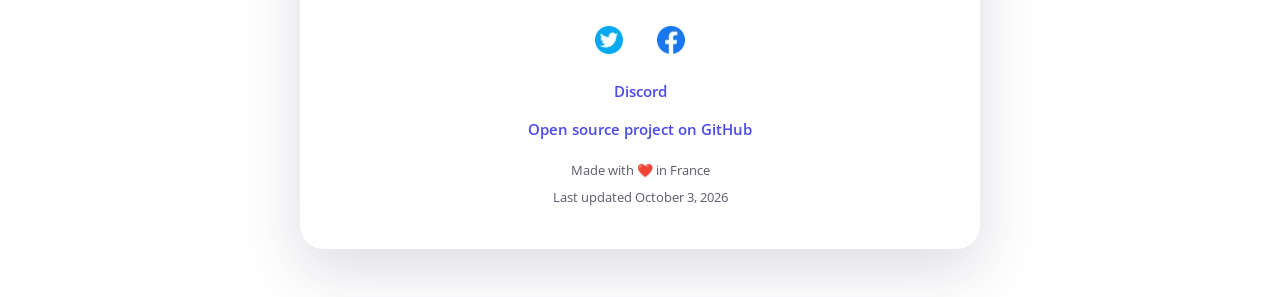
==== commit ad017c73: "fix(meta): update page titles and descriptions for clarity and SEO enhancement" ====
--- a/en/index.html
+++ b/en/index.html
@@ -3,7 +3,7 @@
 
 <head>
   <meta charset="utf-8" />
-  <title>Should I say bonjour or bonsoir?</title>
+  <title>Bonjour or bonsoir? When to say good evening in French</title>
   <meta name="author" content="Fazcode" />
   <link rel="apple-touch-icon" href="../apple-touch-icon.png" />
   <link rel="icon" href="../favicon.ico" sizes="any" />
@@ -16,7 +16,7 @@
   <link rel="alternate" hreflang="en" href="https://bonjouroubonsoir.fr/en/" />
   <link rel="alternate" hreflang="x-default" href="https://bonjouroubonsoir.fr/" />
   <meta name="description"
-    content="Should I say bonjour or bonsoir right now? Live answer based on the time and the sunset in Paris, following French etiquette." />
+    content="Bonjour or bonsoir? Live answer: in France, people switch to bonsoir between 5:30 and 6 PM depending on sunset in Paris." />
   <meta name="keywords"
     content="should I say bonjour or bonsoir, bonjour or bonsoir, when to say bonjour, when to say bonsoir, until what time can you say bonjour, from what time do you say bonsoir, French etiquette, French greetings, fazcode">
 
@@ -24,9 +24,9 @@
   <meta property="og:type" content="website" />
   <meta property="og:site_name" content="Bonjour ou Bonsoir ?" />
   <meta property="og:url" content="https://bonjouroubonsoir.fr/en/" />
-  <meta property="og:title" content="Should I say bonjour or bonsoir?" />
+  <meta property="og:title" content="Bonjour or bonsoir? When to say good evening in French" />
   <meta property="og:description"
-    content="Should I say bonjour or bonsoir right now? Live answer based on the time and the sunset in Paris, following French etiquette." />
+    content="Bonjour or bonsoir? Live answer: in France, people switch to bonsoir between 5:30 and 6 PM depending on sunset in Paris." />
   <meta property="og:image" content="https://bonjouroubonsoir.fr/og-image.png" />
   <meta property="og:image:width" content="1200" />
   <meta property="og:image:height" content="630" />
@@ -43,9 +43,9 @@
   <!-- Twitter -->
   <meta name="twitter:card" content="summary_large_image" />
   <meta name="twitter:url" content="https://bonjouroubonsoir.fr/en/" />
-  <meta name="twitter:title" content="Should I say bonjour or bonsoir?" />
+  <meta name="twitter:title" content="Bonjour or bonsoir? When to say good evening in French" />
   <meta name="twitter:description"
-    content="Should I say bonjour or bonsoir right now? Live answer based on the time and the sunset in Paris, following French etiquette." />
+    content="Bonjour or bonsoir? Live answer: in France, people switch to bonsoir between 5:30 and 6 PM depending on sunset in Paris." />
   <meta name="twitter:image" content="https://bonjouroubonsoir.fr/og-image.png" />
   <meta name="twitter:site" content="@FazCodeFR" />
   <meta name="twitter:creator" content="@FazCodeFR" />
@@ -339,6 +339,12 @@
         justify-content: space-between;
         align-items: center;
         gap: 12px;
+    }
+
+    .faq summary h3 {
+        margin: 0;
+        font: inherit;
+        color: inherit;
     }
 
     .faq summary::-webkit-details-marker {
@@ -624,7 +630,7 @@
       <a href="../" lang="fr" hreflang="fr" aria-label="FR – Français">FR</a>
       <a href="./" lang="en" hreflang="en" aria-current="page" aria-label="EN – English">EN</a>
     </div>
-    <img src="../croissant.webp" class="corner-image" alt="" width="96" height="96" fetchpriority="high">
+    <img src="../croissant.webp" class="corner-image" alt="Croissant, Bonjour or Bonsoir logo" width="96" height="96" fetchpriority="high">
     <h1>Bonjour or bonsoir?</h1>
 
     <h2>Right now in France, the polite greeting is:</h2>
@@ -632,7 +638,7 @@
     <p class="switch-time">Today in Paris, &ldquo;bonsoir&rdquo; starts at <strong id="switchTime">5:30&ndash;6 PM</strong>.</p>
 
     <section class="how" aria-labelledby="how-title">
-      <h2 id="how-title">How does it work?</h2>
+      <h2 id="how-title">Bonjour or bonsoir: how to tell?</h2>
       <p>In France, people say &ldquo;bonjour&rdquo; until 5:30 PM and &ldquo;bonsoir&rdquo; from 6 PM. In between, the switch depends on nightfall.</p>
       <p>The site fetches the actual sunset time in Paris and switches 30 minutes before it, always between 5:30 PM and 6 PM. In the morning, &ldquo;bonjour&rdquo; starts at sunrise, but never before 6 AM.</p>
       <table>
@@ -653,37 +659,37 @@
       <h2 id="faq-title">When to say bonjour or bonsoir?</h2>
 
       <details>
-        <summary>From what time should you say bonsoir?</summary>
+        <summary><h3>From what time should you say bonsoir?</h3></summary>
         <p class="answer">In France, people start saying &ldquo;bonsoir&rdquo; between 5:30 PM and 6 PM depending on the season. In winter, when nightfall comes around 5 PM, the switch happens as early as 5:30 PM; in summer it waits until 6 PM because it's still daylight.</p>
       </details>
 
       <details>
-        <summary>Until what time can you say bonjour?</summary>
+        <summary><h3>Until what time can you say bonjour?</h3></summary>
         <p class="answer">&ldquo;Bonjour&rdquo; stays correct until 5:30 PM all year round. After that, and at the latest by 6 PM, &ldquo;bonsoir&rdquo; takes over. This switching zone is typical of French etiquette.</p>
       </details>
 
       <details>
-        <summary>Can you say bonjour at 5 PM?</summary>
+        <summary><h3>Can you say bonjour at 5 PM?</h3></summary>
         <p class="answer">Yes, without a doubt. At 5 PM, &ldquo;bonjour&rdquo; is still the norm everywhere in France, whatever the season. The transition to &ldquo;bonsoir&rdquo; only begins at 5:30 PM.</p>
       </details>
 
       <details>
-        <summary>What's the difference between &ldquo;bonsoir&rdquo; and &ldquo;bonne soir&eacute;e&rdquo;?</summary>
+        <summary><h3>What's the difference between &ldquo;bonsoir&rdquo; and &ldquo;bonne soir&eacute;e&rdquo;?</h3></summary>
         <p class="answer">&ldquo;Bonsoir&rdquo; is used to greet someone you meet in the late afternoon or evening. &ldquo;Bonne soir&eacute;e&rdquo; is a farewell, wishing someone a pleasant evening. You never say &ldquo;bonne soir&eacute;e&rdquo; when arriving.</p>
       </details>
 
       <details>
-        <summary>When do you say &ldquo;bonne nuit&rdquo;?</summary>
+        <summary><h3>When do you say &ldquo;bonne nuit&rdquo;?</h3></summary>
         <p class="answer">&ldquo;Bonne nuit&rdquo; is only used right before someone goes to bed. It's not an evening greeting: to greet someone in the evening, you say &ldquo;bonsoir&rdquo;.</p>
       </details>
 
       <details>
-        <summary>Why does the time to say bonsoir change with the seasons?</summary>
+        <summary><h3>Why does the time to say bonsoir change with the seasons?</h3></summary>
         <p class="answer">French custom traditionally ties &ldquo;bonsoir&rdquo; to nightfall. The site uses the actual sunset in Paris, within a 5:30-6 PM window, to stay consistent with the rules of politeness.</p>
       </details>
 
       <details>
-        <summary>How does the site work out when to switch to bonsoir?</summary>
+        <summary><h3>How does the site work out when to switch to bonsoir?</h3></summary>
         <p class="answer">The site fetches the sunset time in Paris and switches 30 minutes before it, never earlier than 5:30 PM and never later than 6 PM. For example: 5:30 PM in winter, around 5:40 PM in autumn, 6 PM in spring and summer. In the morning, &ldquo;bonjour&rdquo; starts at sunrise, but never before 6 AM.</p>
       </details>
     </section>
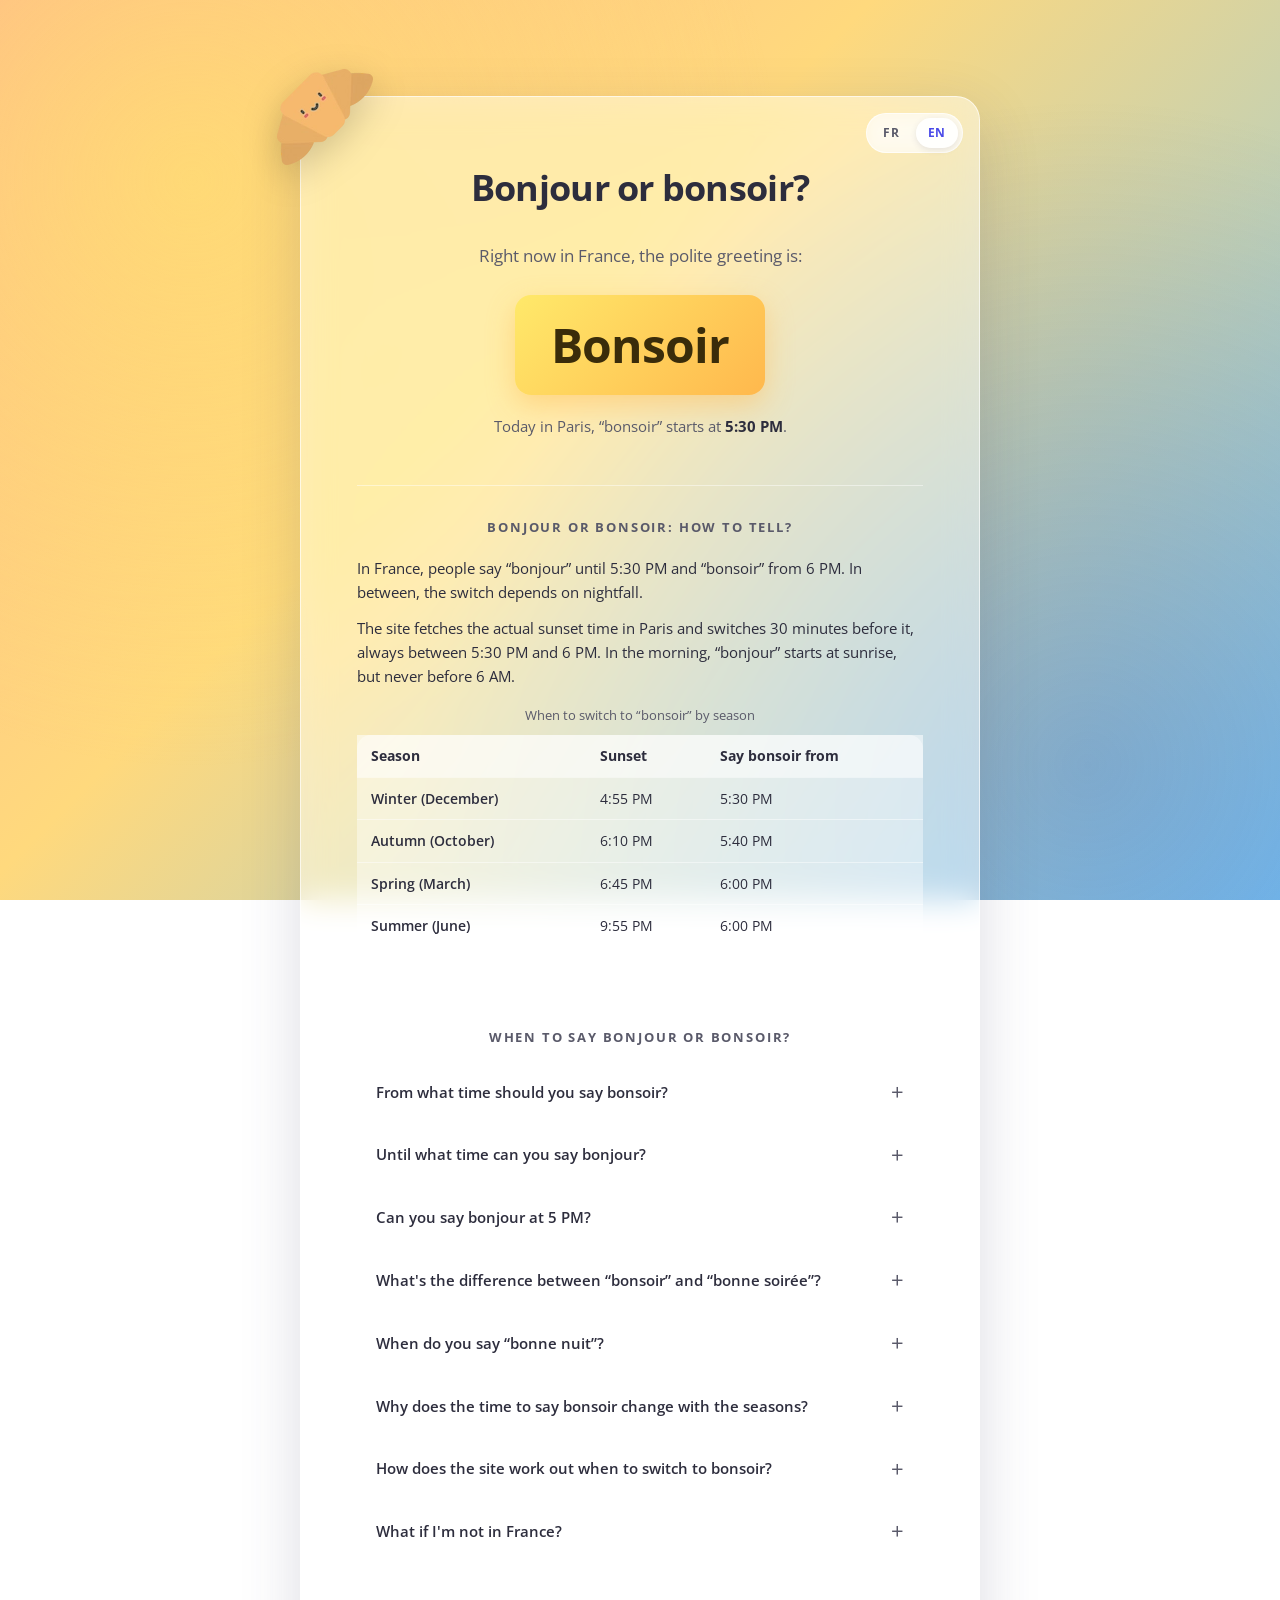
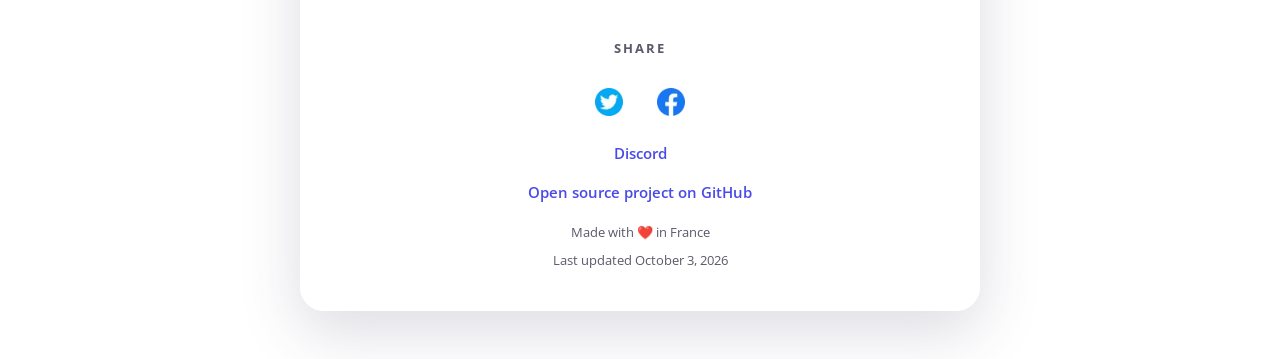
==== commit 5913123f: "feat: enhance greeting functionality with local time support and API integration" ====
--- a/en/index.html
+++ b/en/index.html
@@ -15,6 +15,8 @@
   <link rel="alternate" hreflang="fr" href="https://bonjouroubonsoir.fr/" />
   <link rel="alternate" hreflang="en" href="https://bonjouroubonsoir.fr/en/" />
   <link rel="alternate" hreflang="x-default" href="https://bonjouroubonsoir.fr/" />
+  <link rel="alternate" type="application/json" href="https://bonjouroubonsoir.fr/api/bonjour-ou-bonsoir" title="Live answer (JSON)" />
+  <link rel="modulepreload" href="/salutation.js" />
   <meta name="description"
     content="Bonjour or bonsoir? Live answer: in France, people switch to bonsoir between 5:30 and 6 PM depending on sunset in Paris." />
   <meta name="keywords"
@@ -51,7 +53,6 @@
   <meta name="twitter:creator" content="@FazCodeFR" />
 
   <link rel="preload" href="../fonts/open-sans-latin-wght-400-700.woff2" as="font" type="font/woff2" crossorigin />
-  <link rel="preconnect" href="https://api.sunrise-sunset.org" crossorigin />
   <style>
     @font-face {
         font-family: 'Open Sans';
@@ -448,7 +449,44 @@
         margin-top: -8px;
     }
 
+    .local {
+        margin: 24px auto 0;
+        max-width: 460px;
+        padding: 14px 20px;
+        background: rgba(255, 255, 255, 0.4);
+        border: 1px solid rgba(255, 255, 255, 0.55);
+        border-radius: 14px;
+    }
+
+    .local[hidden] {
+        display: none;
+    }
+
+    .local p {
+        margin: 0;
+        font-size: 0.9375rem;
+    }
+
+    #localText {
+        display: inline-block;
+        margin-left: 4px;
+        padding: 2px 12px;
+        border-radius: 10px;
+        background: linear-gradient(135deg, var(--color-bon-1) 0%, var(--color-bon-2) 100%);
+        color: #3a2c0a;
+        font-weight: 700;
+    }
+
+    .local .local-switch {
+        margin-top: 6px;
+        font-size: 0.8125rem;
+        color: var(--color-text-soft);
+    }
+
     @media only screen and (max-width: 600px) {
+        .local {
+            padding: 12px 14px;
+        }
         body {
             padding: 32px 16px;
         }
@@ -554,6 +592,16 @@
       "author": { "@id": "https://bonjouroubonsoir.fr/#fazcode" }
     },
     {
+      "@type": "WebAPI",
+      "@id": "https://bonjouroubonsoir.fr/#api",
+      "name": "API Bonjour ou Bonsoir",
+      "description": "Renvoie en JSON s'il faut dire bonjour ou bonsoir maintenant en France (et dans le fuseau horaire du visiteur), avec l'heure de bascule du jour. Sans authentification.",
+      "url": "https://bonjouroubonsoir.fr/api/bonjour-ou-bonsoir",
+      "documentation": "https://github.com/FazCodeFR/BonjourOuBonsoir/blob/master/ALGORITHME.md",
+      "provider": { "@id": "https://bonjouroubonsoir.fr/#fazcode" },
+      "isAccessibleForFree": true
+    },
+    {
     "@type": "FAQPage",
     "@id": "https://bonjouroubonsoir.fr/en/#faq",
     "inLanguage": "en-US",
@@ -614,6 +662,14 @@
           "@type": "Answer",
           "text": "The site fetches the sunset time in Paris and switches 30 minutes before it, never earlier than 5:30 PM and never later than 6 PM. For example: 5:30 PM in winter, around 5:40 PM in autumn, 6 PM in spring and summer. In the morning, “bonjour” starts at sunrise, but never before 6 AM."
         }
+      },
+      {
+        "@type": "Question",
+        "name": "What if I'm not in France?",
+        "acceptedAnswer": {
+          "@type": "Answer",
+          "text": "The site always shows the answer for France. If your time zone is different, a second answer for where you are appears below it: it applies the same rules to your local time and to the sunset near you (approximate location, based on your connection)."
+        }
       }
     ]
     }
@@ -636,6 +692,10 @@
     <h2>Right now in France, the polite greeting is:</h2>
     <div aria-live="polite"><strong id="bonText">Bonjour</strong></div>
     <p class="switch-time">Today in Paris, &ldquo;bonsoir&rdquo; starts at <strong id="switchTime">5:30&ndash;6 PM</strong>.</p>
+    <div class="local" id="local" hidden aria-live="polite">
+      <p>Where you are (<span id="localVille"></span>, <span id="localHeure"></span>): <strong id="localText"></strong></p>
+      <p class="local-switch">There, &ldquo;bonsoir&rdquo; starts at <span id="localSwitch"></span>.</p>
+    </div>
 
     <section class="how" aria-labelledby="how-title">
       <h2 id="how-title">Bonjour or bonsoir: how to tell?</h2>
@@ -692,6 +752,11 @@
         <summary><h3>How does the site work out when to switch to bonsoir?</h3></summary>
         <p class="answer">The site fetches the sunset time in Paris and switches 30 minutes before it, never earlier than 5:30 PM and never later than 6 PM. For example: 5:30 PM in winter, around 5:40 PM in autumn, 6 PM in spring and summer. In the morning, &ldquo;bonjour&rdquo; starts at sunrise, but never before 6 AM.</p>
       </details>
+
+      <details>
+        <summary><h3>What if I'm not in France?</h3></summary>
+        <p class="answer">The site always shows the answer for France. If your time zone is different, a second answer for where you are appears below it: it applies the same rules to your local time and to the sunset near you (approximate location, based on your connection).</p>
+      </details>
     </section>
 
     <section class="share">
@@ -713,7 +778,7 @@
       <span class="updated">Last updated <time datetime="2026-10-03">October 3, 2026</time></span>
     </section>
   </main>
-  <script src="../index.js"></script>
+  <script type="module" src="../index.js"></script>
 
 </body>
 
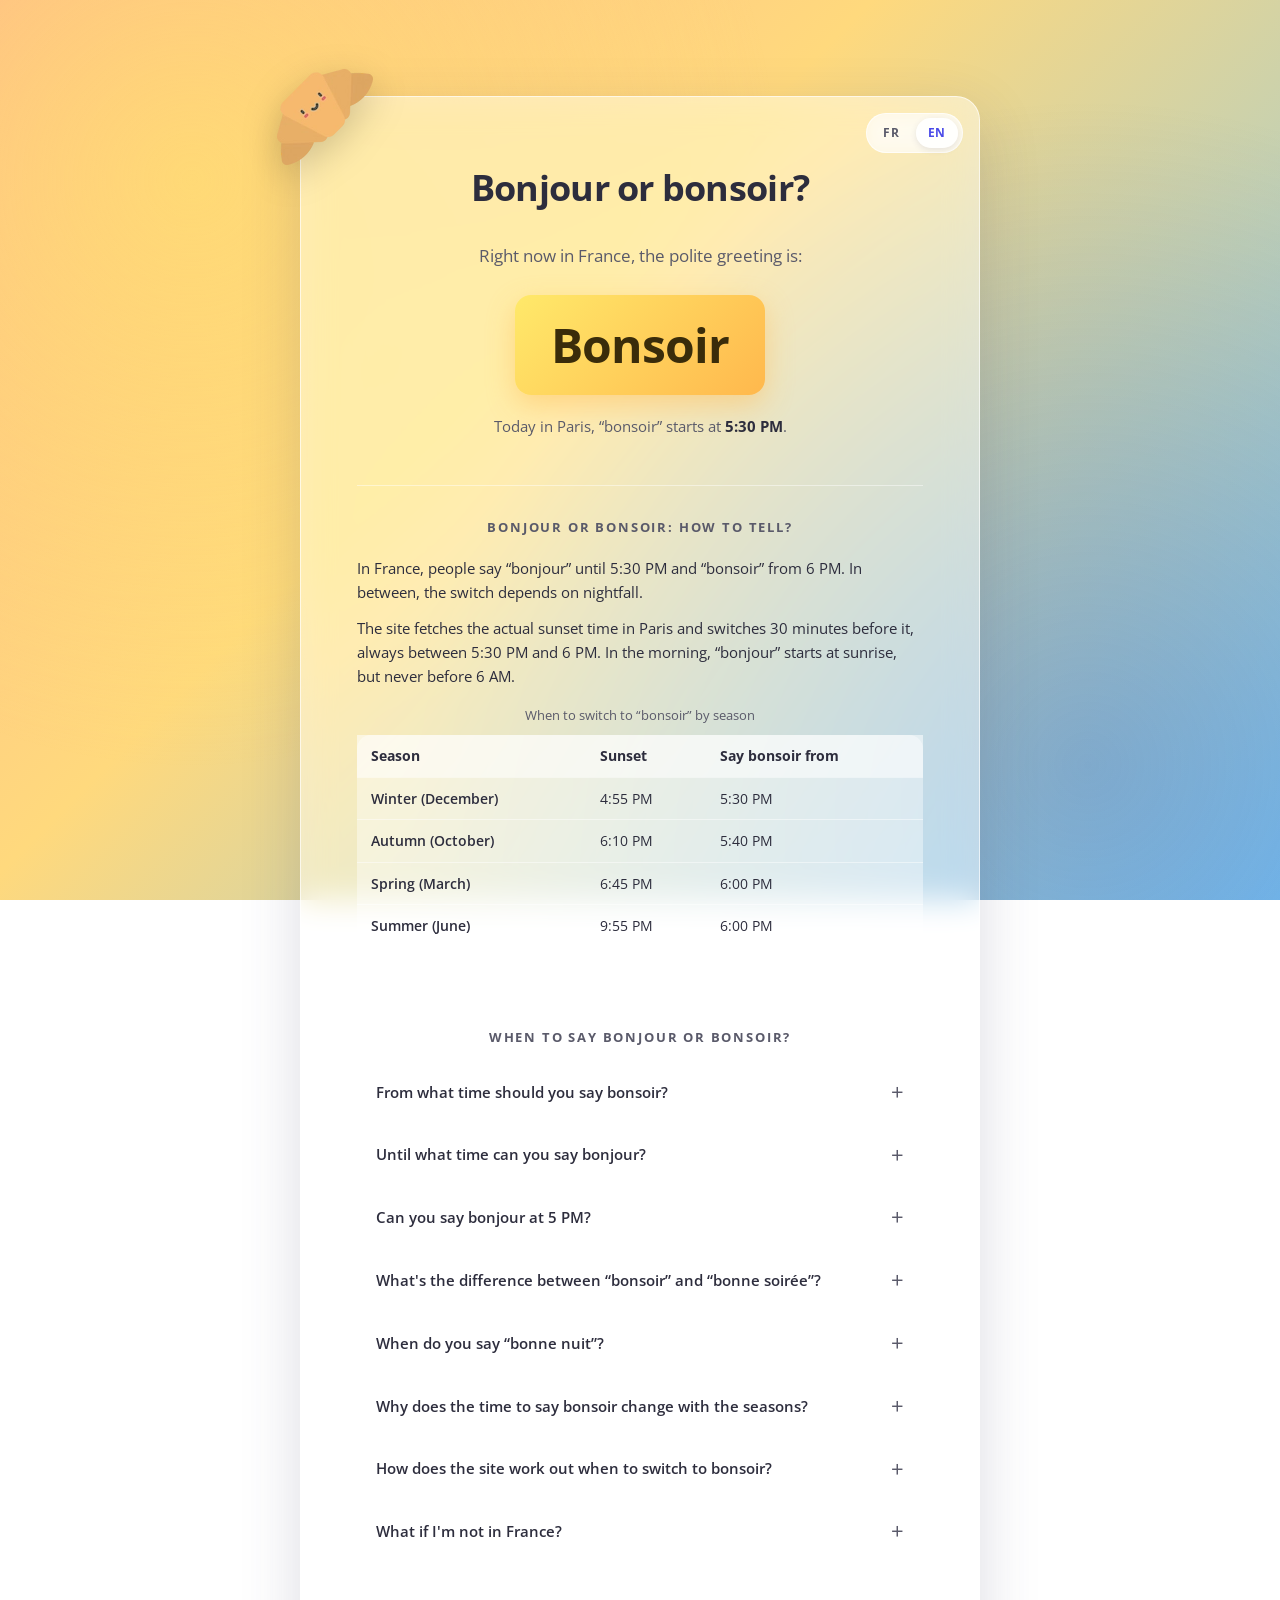
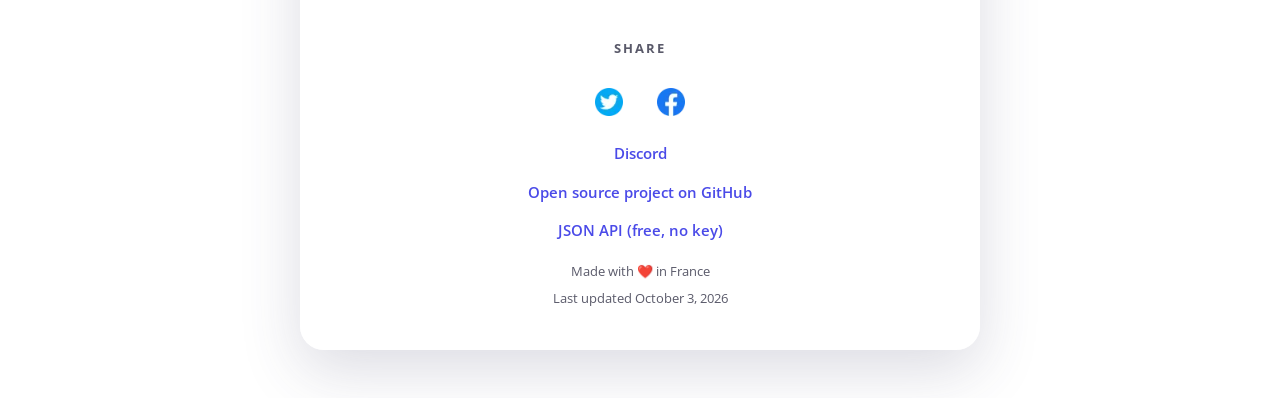
==== commit 6f636aca: "feat: add JSON API link for easy access to greeting data" ====
--- a/en/index.html
+++ b/en/index.html
@@ -773,6 +773,7 @@
 
       <a href="https://fazcode.com/discord">Discord</a>
       <a href="https://github.com/FazCodeFR/BonjourOuBonsoir">Open source project on GitHub</a>
+      <a href="/api/bonjour-ou-bonsoir?lang=en">JSON API (free, no key)</a>
 
       <span class="made">Made with &#10084;&#65039; in France</span>
       <span class="updated">Last updated <time datetime="2026-10-03">October 3, 2026</time></span>
